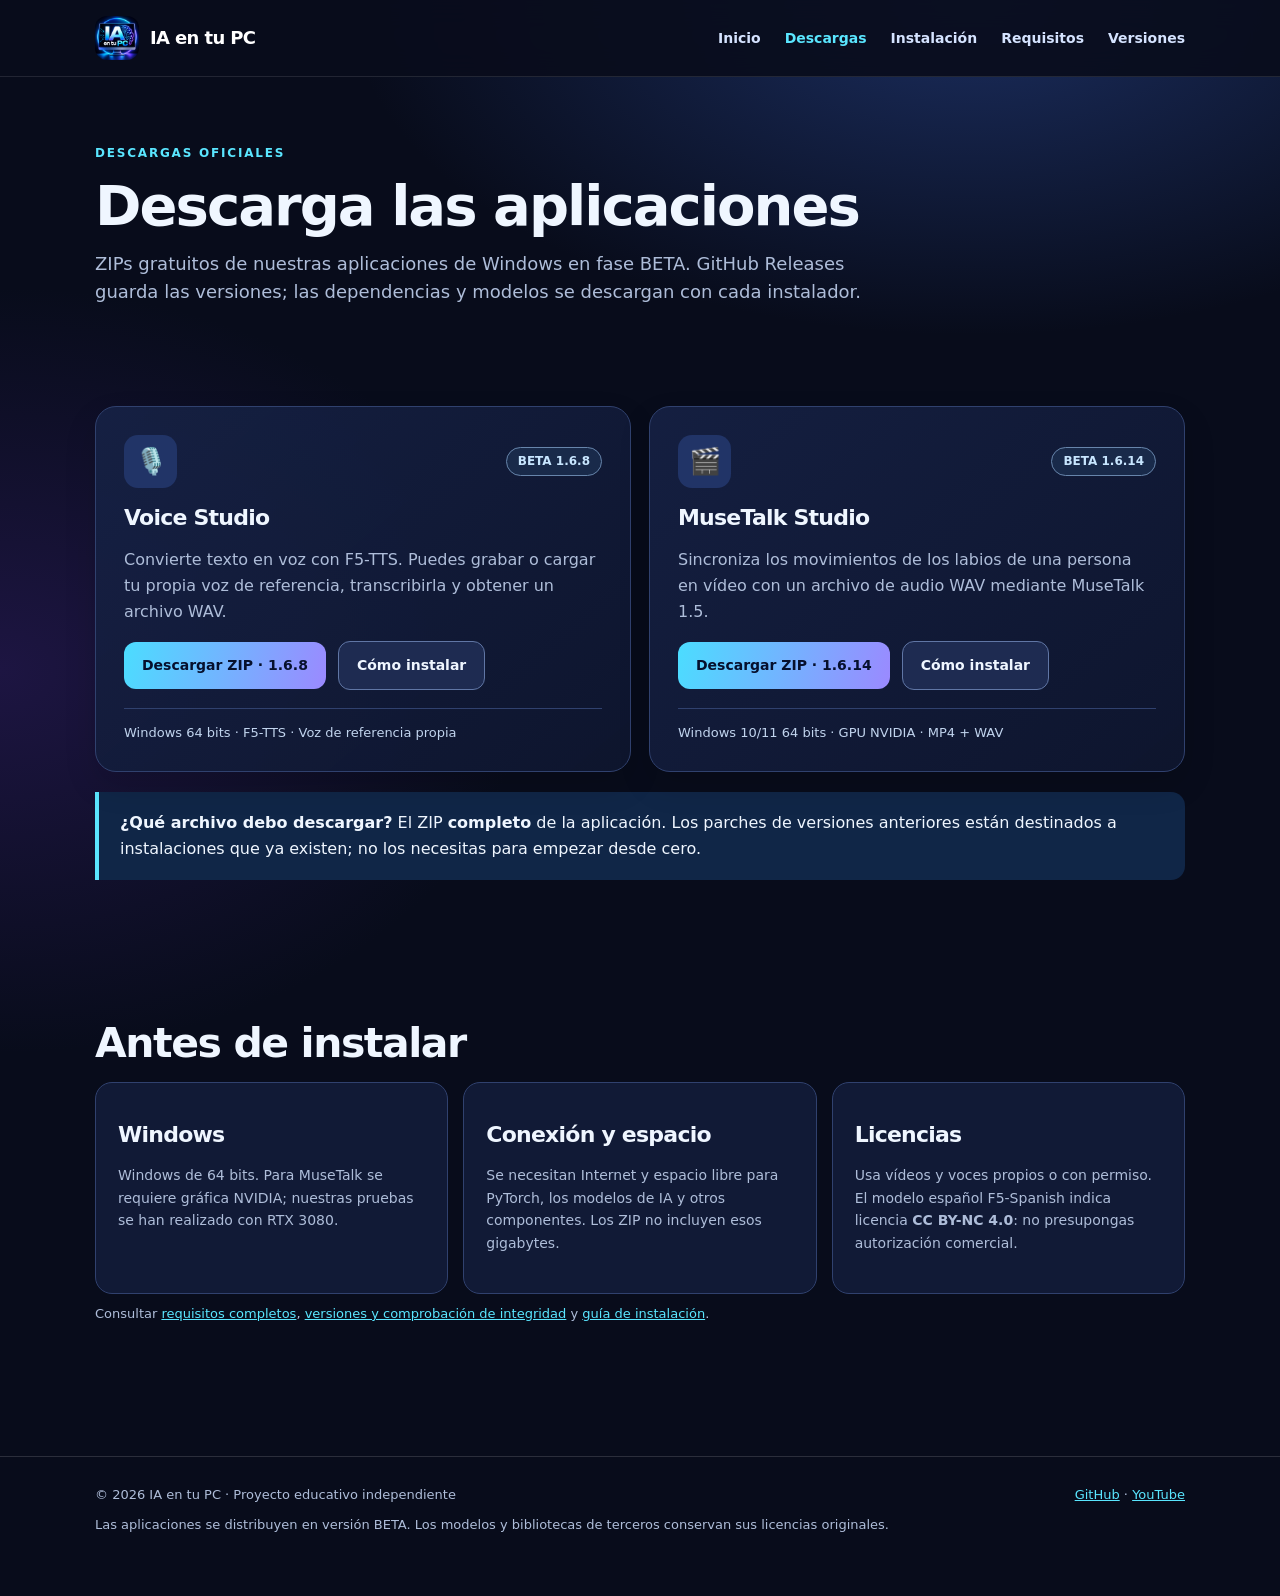
==== descargas.html @ 10c9ae4a "Add files via upload" ====
<!doctype html>
<html lang="es"><head><meta charset="utf-8"><meta name="viewport" content="width=device-width,initial-scale=1"><meta name="theme-color" content="#080c1b"><meta name="description" content="Descarga Voice Studio v1.6.8 y MuseTalk Studio v1.6.14 BETA desde GitHub Releases."><title>Descargas | IA en tu PC</title><link rel="icon" href="logo.png" type="image/png"><link rel="stylesheet" href="styles.css"></head>
<body><a href="#contenido" class="skip">Saltar al contenido</a><header class="topbar"><nav class="wrap nav" aria-label="Navegación principal"><a class="brand" href="index.html"><img src="logo.png" alt="Logo IA en tu PC"><span>IA en tu PC</span></a><div class="links"><a href="index.html">Inicio</a><a href="descargas.html" aria-current="page">Descargas</a><a href="instalacion-completa.html">Instalación</a><a href="requisitos.html">Requisitos</a><a href="versiones.html">Versiones</a></div></nav></header>
<main id="contenido">
<div class="wrap pagehead"><div class="eyebrow">Descargas oficiales</div><h1>Descarga las aplicaciones</h1><p class="lead">ZIPs gratuitos de nuestras aplicaciones de Windows en fase BETA. GitHub Releases guarda las versiones; las dependencias y modelos se descargan con cada instalador.</p></div>
<section class="wrap"><div class="cards"><article class="panel"><div class="panel-head"><span class="emblem" aria-hidden="true">🎙️</span><span class="tag">BETA 1.6.8</span></div><h3>Voice Studio</h3><p>Convierte texto en voz con F5-TTS. Puedes grabar o cargar tu propia voz de referencia, transcribirla y obtener un archivo WAV.</p><div class="btns"><a class="btn" href="https://github.com/dsataciertocom/IA-en-tu-PC/releases/download/voice-studio-v1.6.8/IA_en_tu_PC_Voice_Studio_v1_6_8_PRUEBA_FINAL.zip" download>Descargar ZIP · 1.6.8</a><a class="btn alt" href="instalacion-completa.html#voice">Cómo instalar</a></div><div class="meta">Windows 64 bits · F5-TTS · Voz de referencia propia</div></article><article class="panel"><div class="panel-head"><span class="emblem" aria-hidden="true">🎬</span><span class="tag">BETA 1.6.14</span></div><h3>MuseTalk Studio</h3><p>Sincroniza los movimientos de los labios de una persona en vídeo con un archivo de audio WAV mediante MuseTalk 1.5.</p><div class="btns"><a class="btn" href="https://github.com/dsataciertocom/IA-en-tu-PC/releases/download/musetalk-studio-v1.6.14/MuseTalk_Studio_v1.6.14_COMPLETO_BETA.zip" download>Descargar ZIP · 1.6.14</a><a class="btn alt" href="instalacion-completa.html#musetalk">Cómo instalar</a></div><div class="meta">Windows 10/11 64 bits · GPU NVIDIA · MP4 + WAV</div></article></div><div class="callout"><strong>¿Qué archivo debo descargar?</strong> El ZIP <strong>completo</strong> de la aplicación. Los parches de versiones anteriores están destinados a instalaciones que ya existen; no los necesitas para empezar desde cero.</div></section>
<section class="wrap"><h2>Antes de instalar</h2><div class="grid3"><div class="quick"><h3>Windows</h3><p>Windows de 64 bits. Para MuseTalk se requiere gráfica NVIDIA; nuestras pruebas se han realizado con RTX 3080.</p></div><div class="quick"><h3>Conexión y espacio</h3><p>Se necesitan Internet y espacio libre para PyTorch, los modelos de IA y otros componentes. Los ZIP no incluyen esos gigabytes.</p></div><div class="quick"><h3>Licencias</h3><p>Usa vídeos y voces propios o con permiso. El modelo español F5-Spanish indica licencia <strong>CC BY-NC 4.0</strong>: no presupongas autorización comercial.</p></div></div><p class="small-note">Consultar <a href="requisitos.html">requisitos completos</a>, <a href="versiones.html">versiones y comprobación de integridad</a> y <a href="instalacion-completa.html">guía de instalación</a>.</p></section>
</main><footer><div class="wrap foot"><span>© 2026 IA en tu PC · Proyecto educativo independiente</span><span><a href="https://github.com/dsataciertocom/IA-en-tu-PC" target="_blank" rel="noopener noreferrer">GitHub</a> · <a href="https://www.youtube.com/@IAentuPC-o1t" target="_blank" rel="noopener noreferrer">YouTube</a></span></div><div class="wrap"><p>Las aplicaciones se distribuyen en versión BETA. Los modelos y bibliotecas de terceros conservan sus licencias originales.</p></div></footer></body></html>
---- styles.css ----
:root{color-scheme:dark;--bg:#080c1b;--bg2:#0e1530;--surface:#111a38;--surface2:#141f40;--line:#30416e;--ink:#eff6ff;--muted:#aebdd9;--cyan:#5ae6ff;--blue:#74a7ff;--violet:#b48dff;--amber:#ffd495;--ok:#8de7bd}
*,*::before,*::after{box-sizing:border-box}html{scroll-behavior:smooth}body{margin:0;font:16px/1.6 system-ui,-apple-system,'Segoe UI',Arial,sans-serif;color:var(--ink);background:radial-gradient(ellipse 65% 28% at 76% 0%,#223a78bb 0,transparent 75%),radial-gradient(ellipse 55% 32% at 0% 42%,#291a58a3 0,transparent 75%),var(--bg)}
a{color:var(--cyan)}a:focus-visible,button:focus-visible{outline:3px solid var(--cyan);outline-offset:3px}img{max-width:100%}.wrap{width:min(1090px,calc(100% - 36px));margin-inline:auto}.skip{position:absolute;left:-100vw;top:8px;background:white;color:#111;padding:8px}.skip:focus{left:12px;z-index:40}
.topbar{position:sticky;top:0;z-index:20;border-bottom:1px solid #ffffff1b;background:#090d1ce8;backdrop-filter:blur(14px)}.nav{display:flex;align-items:center;justify-content:space-between;gap:20px;min-height:76px}.brand{display:flex;align-items:center;gap:11px;text-decoration:none;color:white;font-weight:850;letter-spacing:-.035em;font-size:18px;white-space:nowrap}.brand img{width:44px;height:44px;border-radius:12px}.links{display:flex;align-items:center;flex-wrap:wrap;gap:clamp(10px,2vw,24px)}.links a{text-decoration:none;color:#d5e3ff;font-size:14px;font-weight:600}.links a[aria-current=page],.links a:hover{color:var(--cyan)}
.hero{display:grid;grid-template-columns:1.4fr .7fr;align-items:center;gap:38px;padding:86px 0 70px}.eyebrow{color:var(--cyan);font-size:12px;font-weight:800;letter-spacing:.15em;text-transform:uppercase}.hero h1{font-size:clamp(38px,5.9vw,67px);line-height:1.08;letter-spacing:-.055em;margin:15px 0 18px}.shine{background:linear-gradient(100deg,var(--cyan),#72abff,var(--violet));-webkit-background-clip:text;background-clip:text;color:transparent}.lead{color:var(--muted);font-size:18px;max-width:700px}.intro{color:var(--muted);max-width:820px}.hero-art{border:1px solid #536ab050;box-shadow:0 22px 60px #0006;border-radius:28px;padding:26px;background:linear-gradient(140deg,#243e7c,#23194c)}.hero-art img{display:block;margin:auto;border-radius:22px}.small-note{font-size:13px;color:var(--muted)}
section{padding:54px 0}h1,h2,h3{letter-spacing:-.035em}h2{font-size:clamp(29px,3.4vw,41px);line-height:1.16;margin:12px 0 15px}h3{font-size:22px;margin:12px 0}h4{margin:0 0 8px}p{margin:10px 0 17px}.btns,.inline{display:flex;gap:12px;flex-wrap:wrap;align-items:center}.btn{display:inline-flex;align-items:center;justify-content:center;gap:7px;text-decoration:none;font-weight:800;font-size:14px;border-radius:12px;padding:12px 18px;background:linear-gradient(105deg,#4bddff,#9b89ff);color:#06102d;border:0;min-height:44px}.btn:hover{filter:brightness(1.09)}.btn.alt{color:#eff6ff;background:#1e2b51;border:1px solid #6076a5}.btn.ghost{color:#e4eeff;background:transparent;border:1px solid #53668c}.cards{display:grid;grid-template-columns:repeat(2,minmax(0,1fr));gap:18px}.panel{border:1px solid var(--line);background:linear-gradient(140deg,#162246e0,#0e162fe8);border-radius:21px;padding:28px;box-shadow:0 14px 32px #0002}.panel p{color:var(--muted)}.panel p strong{color:var(--ink)}.panel-head{display:flex;gap:13px;align-items:center;justify-content:space-between}.emblem{font-size:26px;background:#213467;width:53px;height:53px;border-radius:14px;display:grid;place-items:center}.tag{font-size:12px;font-weight:750;border:1px solid #6785ab;background:#192a4a;color:#c8e6ff;padding:4px 11px;border-radius:999px}.meta{font-size:13px;color:#c1d4ee;border-top:1px solid #30416e;padding-top:14px;margin-top:18px}.kicker{color:#cad8ee;font-size:13px}.grid3{display:grid;grid-template-columns:repeat(3,minmax(0,1fr));gap:15px}.quick{padding:22px;border:1px solid var(--line);background:#111a36;border-radius:17px}.quick p{font-size:14px;color:var(--muted)}.callout{border-left:4px solid var(--cyan);background:#102647;padding:18px 21px;margin:20px 0;border-radius:0 14px 14px 0}.callout.warn{border-color:var(--amber);background:#43332165}.callout.green{border-color:var(--ok);background:#1b3e3865}.callout p:last-child{margin-bottom:0}.pagehead{padding:67px 0 28px}.pagehead h1{font-size:clamp(36px,5vw,56px);line-height:1.08;max-width:850px;margin:13px 0}.pagehead p{max-width:780px}.stack{display:grid;gap:18px}.steps{padding-left:25px}.steps li{padding-left:4px;margin:12px 0}.steps code,code{background:#0a1230;border:1px solid #354c7a;padding:1px 5px;border-radius:5px;color:#b7edff;font: .92em Consolas,monospace;overflow-wrap:anywhere}.table-scroll{overflow:auto}.spec{border-collapse:collapse;width:100%;min-width:500px}.spec th,.spec td{border-bottom:1px solid var(--line);padding:14px 12px;text-align:left;vertical-align:top}.spec th{color:#daeeff}.muted{color:var(--muted)}.tiny{font-size:13px}.mono{font:12px/1.6 Consolas,monospace;overflow-wrap:anywhere;color:#bbd9ff}details{border:1px solid var(--line);background:#111c39;border-radius:13px;padding:13px 18px;margin:12px 0}summary{cursor:pointer;font-weight:800}footer{border-top:1px solid #ffffff24;margin-top:60px;padding:28px 0 43px;color:var(--muted);font-size:13px}.foot{display:flex;justify-content:space-between;gap:18px;flex-wrap:wrap}
@media(max-width:800px){.hero{grid-template-columns:1fr;padding:55px 0 45px}.hero-art{max-width:340px}.grid3{grid-template-columns:1fr}.nav{align-items:start;flex-direction:column;gap:0;padding:12px 0}.links{padding:8px 0}.links a{font-size:13px}section{padding:37px 0}}
@media(max-width:620px){.cards{grid-template-columns:1fr}.panel{padding:21px}.hero h1{font-size:41px}.pagehead{padding:45px 0 20px}.links{gap:12px}.btn{width:100%}.btns{align-items:stretch}.inline .btn{width:auto}}
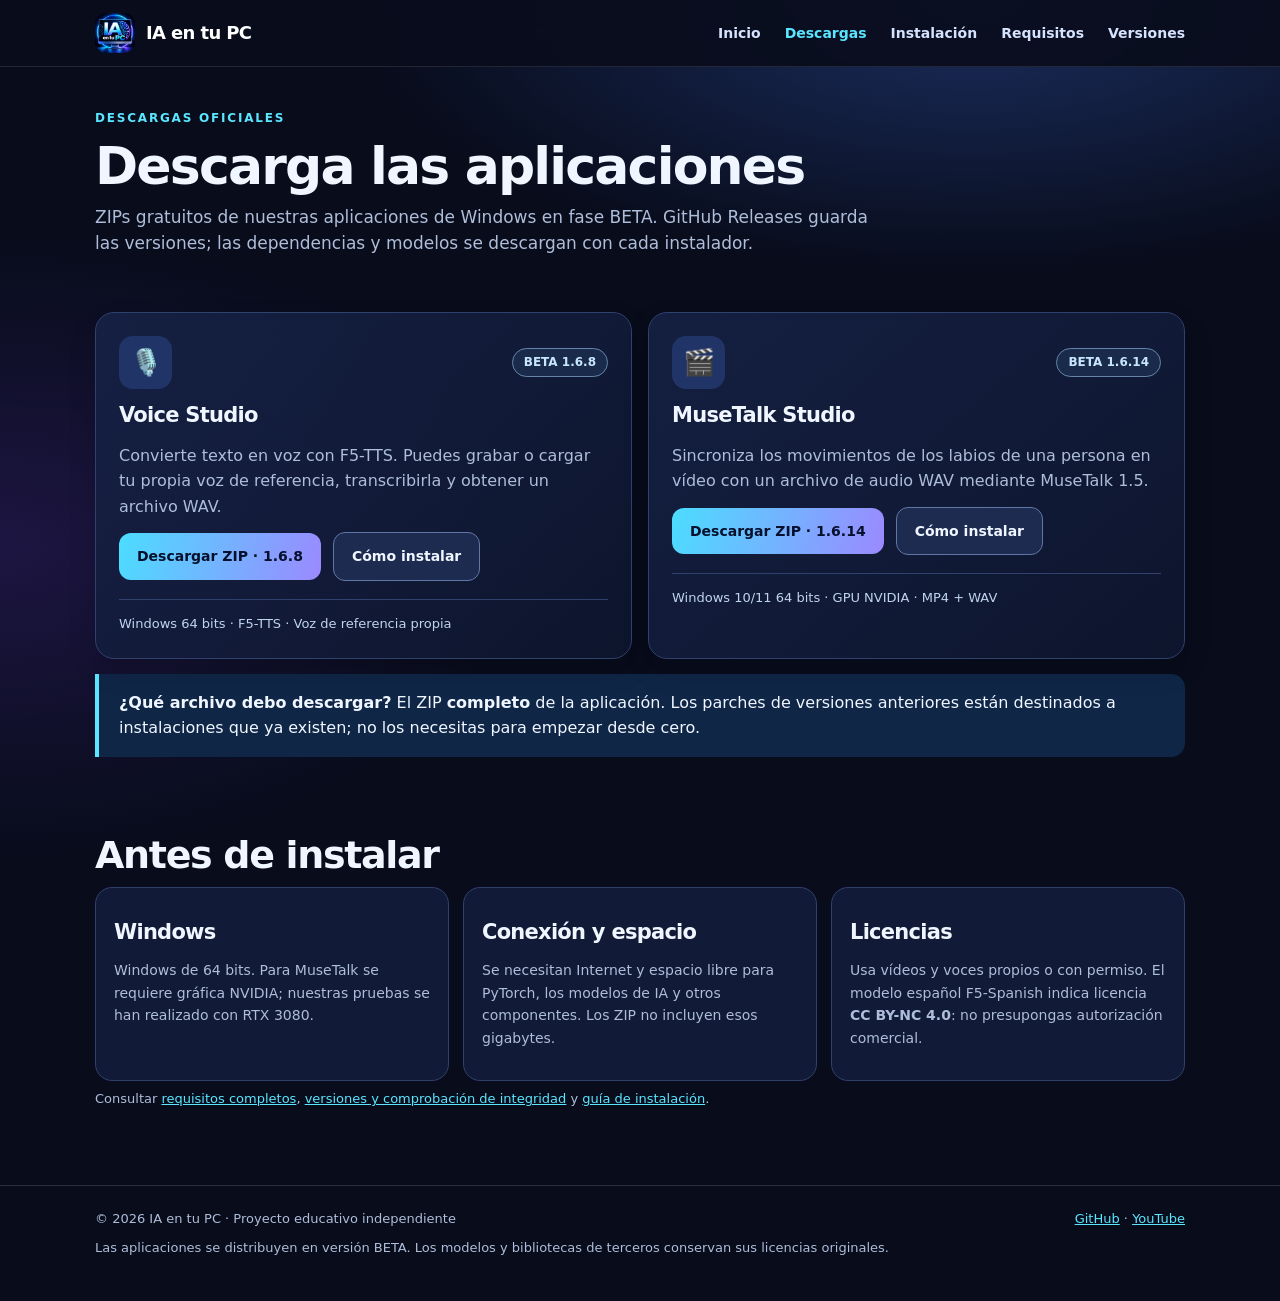
==== commit 2cf8f7fb: "Add files via upload" ====
--- a/descargas.html
+++ b/descargas.html
@@ -3,6 +3,6 @@
 <body><a href="#contenido" class="skip">Saltar al contenido</a><header class="topbar"><nav class="wrap nav" aria-label="Navegación principal"><a class="brand" href="index.html"><img src="logo.png" alt="Logo IA en tu PC"><span>IA en tu PC</span></a><div class="links"><a href="index.html">Inicio</a><a href="descargas.html" aria-current="page">Descargas</a><a href="instalacion-completa.html">Instalación</a><a href="requisitos.html">Requisitos</a><a href="versiones.html">Versiones</a></div></nav></header>
 <main id="contenido">
 <div class="wrap pagehead"><div class="eyebrow">Descargas oficiales</div><h1>Descarga las aplicaciones</h1><p class="lead">ZIPs gratuitos de nuestras aplicaciones de Windows en fase BETA. GitHub Releases guarda las versiones; las dependencias y modelos se descargan con cada instalador.</p></div>
-<section class="wrap"><div class="cards"><article class="panel"><div class="panel-head"><span class="emblem" aria-hidden="true">🎙️</span><span class="tag">BETA 1.6.8</span></div><h3>Voice Studio</h3><p>Convierte texto en voz con F5-TTS. Puedes grabar o cargar tu propia voz de referencia, transcribirla y obtener un archivo WAV.</p><div class="btns"><a class="btn" href="https://github.com/dsataciertocom/IA-en-tu-PC/releases/download/voice-studio-v1.6.8/IA_en_tu_PC_Voice_Studio_v1_6_8_PRUEBA_FINAL.zip" download>Descargar ZIP · 1.6.8</a><a class="btn alt" href="instalacion-completa.html#voice">Cómo instalar</a></div><div class="meta">Windows 64 bits · F5-TTS · Voz de referencia propia</div></article><article class="panel"><div class="panel-head"><span class="emblem" aria-hidden="true">🎬</span><span class="tag">BETA 1.6.14</span></div><h3>MuseTalk Studio</h3><p>Sincroniza los movimientos de los labios de una persona en vídeo con un archivo de audio WAV mediante MuseTalk 1.5.</p><div class="btns"><a class="btn" href="https://github.com/dsataciertocom/IA-en-tu-PC/releases/download/musetalk-studio-v1.6.14/MuseTalk_Studio_v1.6.14_COMPLETO_BETA.zip" download>Descargar ZIP · 1.6.14</a><a class="btn alt" href="instalacion-completa.html#musetalk">Cómo instalar</a></div><div class="meta">Windows 10/11 64 bits · GPU NVIDIA · MP4 + WAV</div></article></div><div class="callout"><strong>¿Qué archivo debo descargar?</strong> El ZIP <strong>completo</strong> de la aplicación. Los parches de versiones anteriores están destinados a instalaciones que ya existen; no los necesitas para empezar desde cero.</div></section>
+<section class="wrap"><div class="cards"><article class="panel"><div class="panel-head"><span class="emblem" aria-hidden="true">🎙️</span><span class="tag">BETA 1.6.8</span></div><h3>Voice Studio</h3><p>Convierte texto en voz con F5-TTS. Puedes grabar o cargar tu propia voz de referencia, transcribirla y obtener un archivo WAV.</p><div class="btns"><a class="btn" href="https://github.com/dr4kull/IA-en-tu-PC/releases/download/voice-studio-v1.6.8/IA_en_tu_PC_Voice_Studio_v1_6_8_Beta.zip" download>Descargar ZIP · 1.6.8</a><a class="btn alt" href="instalacion-completa.html#voice">Cómo instalar</a></div><div class="meta">Windows 64 bits · F5-TTS · Voz de referencia propia</div></article><article class="panel"><div class="panel-head"><span class="emblem" aria-hidden="true">🎬</span><span class="tag">BETA 1.6.14</span></div><h3>MuseTalk Studio</h3><p>Sincroniza los movimientos de los labios de una persona en vídeo con un archivo de audio WAV mediante MuseTalk 1.5.</p><div class="btns"><a class="btn" href="https://github.com/dr4kull/IA-en-tu-PC/releases/download/musetalk-studio-v1.6.14/MuseTalk_Studio_v1.6.14_COMPLETO_BETA.zip" download>Descargar ZIP · 1.6.14</a><a class="btn alt" href="instalacion-completa.html#musetalk">Cómo instalar</a></div><div class="meta">Windows 10/11 64 bits · GPU NVIDIA · MP4 + WAV</div></article></div><div class="callout"><strong>¿Qué archivo debo descargar?</strong> El ZIP <strong>completo</strong> de la aplicación. Los parches de versiones anteriores están destinados a instalaciones que ya existen; no los necesitas para empezar desde cero.</div></section>
 <section class="wrap"><h2>Antes de instalar</h2><div class="grid3"><div class="quick"><h3>Windows</h3><p>Windows de 64 bits. Para MuseTalk se requiere gráfica NVIDIA; nuestras pruebas se han realizado con RTX 3080.</p></div><div class="quick"><h3>Conexión y espacio</h3><p>Se necesitan Internet y espacio libre para PyTorch, los modelos de IA y otros componentes. Los ZIP no incluyen esos gigabytes.</p></div><div class="quick"><h3>Licencias</h3><p>Usa vídeos y voces propios o con permiso. El modelo español F5-Spanish indica licencia <strong>CC BY-NC 4.0</strong>: no presupongas autorización comercial.</p></div></div><p class="small-note">Consultar <a href="requisitos.html">requisitos completos</a>, <a href="versiones.html">versiones y comprobación de integridad</a> y <a href="instalacion-completa.html">guía de instalación</a>.</p></section>
-</main><footer><div class="wrap foot"><span>© 2026 IA en tu PC · Proyecto educativo independiente</span><span><a href="https://github.com/dsataciertocom/IA-en-tu-PC" target="_blank" rel="noopener noreferrer">GitHub</a> · <a href="https://www.youtube.com/@IAentuPC-o1t" target="_blank" rel="noopener noreferrer">YouTube</a></span></div><div class="wrap"><p>Las aplicaciones se distribuyen en versión BETA. Los modelos y bibliotecas de terceros conservan sus licencias originales.</p></div></footer></body></html>+</main><footer><div class="wrap foot"><span>© 2026 IA en tu PC · Proyecto educativo independiente</span><span><a href="https://github.com/dr4kull/IA-en-tu-PC" target="_blank" rel="noopener noreferrer">GitHub</a> · <a href="https://www.youtube.com/@IAentuPC-o1t" target="_blank" rel="noopener noreferrer">YouTube</a></span></div><div class="wrap"><p>Las aplicaciones se distribuyen en versión BETA. Los modelos y bibliotecas de terceros conservan sus licencias originales.</p></div></footer></body></html>
--- a/styles.css
+++ b/styles.css
@@ -2,8 +2,8 @@
 :root{color-scheme:dark;--bg:#080c1b;--bg2:#0e1530;--surface:#111a38;--surface2:#141f40;--line:#30416e;--ink:#eff6ff;--muted:#aebdd9;--cyan:#5ae6ff;--blue:#74a7ff;--violet:#b48dff;--amber:#ffd495;--ok:#8de7bd}
 *,*::before,*::after{box-sizing:border-box}html{scroll-behavior:smooth}body{margin:0;font:16px/1.6 system-ui,-apple-system,'Segoe UI',Arial,sans-serif;color:var(--ink);background:radial-gradient(ellipse 65% 28% at 76% 0%,#223a78bb 0,transparent 75%),radial-gradient(ellipse 55% 32% at 0% 42%,#291a58a3 0,transparent 75%),var(--bg)}
 a{color:var(--cyan)}a:focus-visible,button:focus-visible{outline:3px solid var(--cyan);outline-offset:3px}img{max-width:100%}.wrap{width:min(1090px,calc(100% - 36px));margin-inline:auto}.skip{position:absolute;left:-100vw;top:8px;background:white;color:#111;padding:8px}.skip:focus{left:12px;z-index:40}
-.topbar{position:sticky;top:0;z-index:20;border-bottom:1px solid #ffffff1b;background:#090d1ce8;backdrop-filter:blur(14px)}.nav{display:flex;align-items:center;justify-content:space-between;gap:20px;min-height:76px}.brand{display:flex;align-items:center;gap:11px;text-decoration:none;color:white;font-weight:850;letter-spacing:-.035em;font-size:18px;white-space:nowrap}.brand img{width:44px;height:44px;border-radius:12px}.links{display:flex;align-items:center;flex-wrap:wrap;gap:clamp(10px,2vw,24px)}.links a{text-decoration:none;color:#d5e3ff;font-size:14px;font-weight:600}.links a[aria-current=page],.links a:hover{color:var(--cyan)}
-.hero{display:grid;grid-template-columns:1.4fr .7fr;align-items:center;gap:38px;padding:86px 0 70px}.eyebrow{color:var(--cyan);font-size:12px;font-weight:800;letter-spacing:.15em;text-transform:uppercase}.hero h1{font-size:clamp(38px,5.9vw,67px);line-height:1.08;letter-spacing:-.055em;margin:15px 0 18px}.shine{background:linear-gradient(100deg,var(--cyan),#72abff,var(--violet));-webkit-background-clip:text;background-clip:text;color:transparent}.lead{color:var(--muted);font-size:18px;max-width:700px}.intro{color:var(--muted);max-width:820px}.hero-art{border:1px solid #536ab050;box-shadow:0 22px 60px #0006;border-radius:28px;padding:26px;background:linear-gradient(140deg,#243e7c,#23194c)}.hero-art img{display:block;margin:auto;border-radius:22px}.small-note{font-size:13px;color:var(--muted)}
-section{padding:54px 0}h1,h2,h3{letter-spacing:-.035em}h2{font-size:clamp(29px,3.4vw,41px);line-height:1.16;margin:12px 0 15px}h3{font-size:22px;margin:12px 0}h4{margin:0 0 8px}p{margin:10px 0 17px}.btns,.inline{display:flex;gap:12px;flex-wrap:wrap;align-items:center}.btn{display:inline-flex;align-items:center;justify-content:center;gap:7px;text-decoration:none;font-weight:800;font-size:14px;border-radius:12px;padding:12px 18px;background:linear-gradient(105deg,#4bddff,#9b89ff);color:#06102d;border:0;min-height:44px}.btn:hover{filter:brightness(1.09)}.btn.alt{color:#eff6ff;background:#1e2b51;border:1px solid #6076a5}.btn.ghost{color:#e4eeff;background:transparent;border:1px solid #53668c}.cards{display:grid;grid-template-columns:repeat(2,minmax(0,1fr));gap:18px}.panel{border:1px solid var(--line);background:linear-gradient(140deg,#162246e0,#0e162fe8);border-radius:21px;padding:28px;box-shadow:0 14px 32px #0002}.panel p{color:var(--muted)}.panel p strong{color:var(--ink)}.panel-head{display:flex;gap:13px;align-items:center;justify-content:space-between}.emblem{font-size:26px;background:#213467;width:53px;height:53px;border-radius:14px;display:grid;place-items:center}.tag{font-size:12px;font-weight:750;border:1px solid #6785ab;background:#192a4a;color:#c8e6ff;padding:4px 11px;border-radius:999px}.meta{font-size:13px;color:#c1d4ee;border-top:1px solid #30416e;padding-top:14px;margin-top:18px}.kicker{color:#cad8ee;font-size:13px}.grid3{display:grid;grid-template-columns:repeat(3,minmax(0,1fr));gap:15px}.quick{padding:22px;border:1px solid var(--line);background:#111a36;border-radius:17px}.quick p{font-size:14px;color:var(--muted)}.callout{border-left:4px solid var(--cyan);background:#102647;padding:18px 21px;margin:20px 0;border-radius:0 14px 14px 0}.callout.warn{border-color:var(--amber);background:#43332165}.callout.green{border-color:var(--ok);background:#1b3e3865}.callout p:last-child{margin-bottom:0}.pagehead{padding:67px 0 28px}.pagehead h1{font-size:clamp(36px,5vw,56px);line-height:1.08;max-width:850px;margin:13px 0}.pagehead p{max-width:780px}.stack{display:grid;gap:18px}.steps{padding-left:25px}.steps li{padding-left:4px;margin:12px 0}.steps code,code{background:#0a1230;border:1px solid #354c7a;padding:1px 5px;border-radius:5px;color:#b7edff;font: .92em Consolas,monospace;overflow-wrap:anywhere}.table-scroll{overflow:auto}.spec{border-collapse:collapse;width:100%;min-width:500px}.spec th,.spec td{border-bottom:1px solid var(--line);padding:14px 12px;text-align:left;vertical-align:top}.spec th{color:#daeeff}.muted{color:var(--muted)}.tiny{font-size:13px}.mono{font:12px/1.6 Consolas,monospace;overflow-wrap:anywhere;color:#bbd9ff}details{border:1px solid var(--line);background:#111c39;border-radius:13px;padding:13px 18px;margin:12px 0}summary{cursor:pointer;font-weight:800}footer{border-top:1px solid #ffffff24;margin-top:60px;padding:28px 0 43px;color:var(--muted);font-size:13px}.foot{display:flex;justify-content:space-between;gap:18px;flex-wrap:wrap}
-@media(max-width:800px){.hero{grid-template-columns:1fr;padding:55px 0 45px}.hero-art{max-width:340px}.grid3{grid-template-columns:1fr}.nav{align-items:start;flex-direction:column;gap:0;padding:12px 0}.links{padding:8px 0}.links a{font-size:13px}section{padding:37px 0}}
-@media(max-width:620px){.cards{grid-template-columns:1fr}.panel{padding:21px}.hero h1{font-size:41px}.pagehead{padding:45px 0 20px}.links{gap:12px}.btn{width:100%}.btns{align-items:stretch}.inline .btn{width:auto}}
+.topbar{position:sticky;top:0;z-index:20;border-bottom:1px solid #ffffff1b;background:#090d1ce8;backdrop-filter:blur(14px)}.nav{display:flex;align-items:center;justify-content:space-between;gap:20px;min-height:66px}.brand{display:flex;align-items:center;gap:11px;text-decoration:none;color:white;font-weight:850;letter-spacing:-.035em;font-size:18px;white-space:nowrap}.brand img{width:40px;height:40px;border-radius:11px}.links{display:flex;align-items:center;flex-wrap:wrap;gap:clamp(10px,2vw,24px)}.links a{text-decoration:none;color:#d5e3ff;font-size:14px;font-weight:600}.links a[aria-current=page],.links a:hover{color:var(--cyan)}
+.hero{display:grid;grid-template-columns:1.4fr .7fr;align-items:center;gap:28px;padding:38px 0 26px}.eyebrow{color:var(--cyan);font-size:12px;font-weight:800;letter-spacing:.15em;text-transform:uppercase}.hero h1{font-size:clamp(37px,5.2vw,60px);line-height:1.09;letter-spacing:-.052em;margin:10px 0 13px}.shine{background:linear-gradient(100deg,var(--cyan),#72abff,var(--violet));-webkit-background-clip:text;background-clip:text;color:transparent}.lead{color:var(--muted);font-size:17px;line-height:1.52;max-width:700px}.intro{color:var(--muted);max-width:820px}.hero-art{border:1px solid #536ab050;box-shadow:0 16px 42px #0005;border-radius:24px;padding:18px;max-width:330px;justify-self:end;background:linear-gradient(140deg,#243e7c,#23194c)}.hero-art img{display:block;margin:auto;border-radius:22px}.small-note{font-size:13px;color:var(--muted)}
+section{padding:27px 0}h1,h2,h3{letter-spacing:-.035em}h2{font-size:clamp(29px,3.1vw,38px);line-height:1.16;margin:7px 0 10px}h3{font-size:21px;margin:10px 0}h4{margin:0 0 8px}p{margin:8px 0 13px}.btns,.inline{display:flex;gap:12px;flex-wrap:wrap;align-items:center}.btn{display:inline-flex;align-items:center;justify-content:center;gap:7px;text-decoration:none;font-weight:800;font-size:14px;border-radius:12px;padding:12px 18px;background:linear-gradient(105deg,#4bddff,#9b89ff);color:#06102d;border:0;min-height:44px}.btn:hover{filter:brightness(1.09)}.btn.alt{color:#eff6ff;background:#1e2b51;border:1px solid #6076a5}.btn.ghost{color:#e4eeff;background:transparent;border:1px solid #53668c}.cards{display:grid;grid-template-columns:repeat(2,minmax(0,1fr));gap:16px}.panel{border:1px solid var(--line);background:linear-gradient(140deg,#162246e0,#0e162fe8);border-radius:19px;padding:23px;box-shadow:0 12px 28px #0002}.panel p{color:var(--muted)}.panel p strong{color:var(--ink)}.panel-head{display:flex;gap:13px;align-items:center;justify-content:space-between}.emblem{font-size:26px;background:#213467;width:53px;height:53px;border-radius:14px;display:grid;place-items:center}.tag{font-size:12px;font-weight:750;border:1px solid #6785ab;background:#192a4a;color:#c8e6ff;padding:4px 11px;border-radius:999px}.meta{font-size:13px;color:#c1d4ee;border-top:1px solid #30416e;padding-top:14px;margin-top:18px}.kicker{color:#cad8ee;font-size:13px}.grid3{display:grid;grid-template-columns:repeat(3,minmax(0,1fr));gap:14px}.quick{padding:18px;border:1px solid var(--line);background:#111a36;border-radius:17px}.quick p{font-size:14px;color:var(--muted)}.callout{border-left:4px solid var(--cyan);background:#102647;padding:16px 20px;margin:15px 0;border-radius:0 14px 14px 0}.callout.warn{border-color:var(--amber);background:#43332165}.callout.green{border-color:var(--ok);background:#1b3e3865}.callout p:last-child{margin-bottom:0}.pagehead{padding:42px 0 15px}.pagehead h1{font-size:clamp(35px,4.6vw,52px);line-height:1.1;max-width:850px;margin:10px 0}.pagehead p{max-width:780px}.stack{display:grid;gap:15px}.steps{padding-left:25px}.steps li{padding-left:4px;margin:9px 0}.steps code,code{background:#0a1230;border:1px solid #354c7a;padding:1px 5px;border-radius:5px;color:#b7edff;font: .92em Consolas,monospace;overflow-wrap:anywhere}.table-scroll{overflow:auto}.spec{border-collapse:collapse;width:100%;min-width:500px}.spec th,.spec td{border-bottom:1px solid var(--line);padding:14px 12px;text-align:left;vertical-align:top}.spec th{color:#daeeff}.muted{color:var(--muted)}.tiny{font-size:13px}.mono{font:12px/1.6 Consolas,monospace;overflow-wrap:anywhere;color:#bbd9ff}details{border:1px solid var(--line);background:#111c39;border-radius:13px;padding:13px 18px;margin:12px 0}summary{cursor:pointer;font-weight:800}footer{border-top:1px solid #ffffff24;margin-top:35px;padding:23px 0 30px;color:var(--muted);font-size:13px}.foot{display:flex;justify-content:space-between;gap:18px;flex-wrap:wrap}
+@media(max-width:800px){.hero{grid-template-columns:1fr;gap:20px;padding:32px 0 20px}.hero-art{max-width:260px;justify-self:center}.grid3{grid-template-columns:1fr}.nav{align-items:start;flex-direction:column;gap:0;padding:9px 0}.links{padding:6px 0}.links a{font-size:13px}section{padding:24px 0}}
+@media(max-width:620px){.cards{grid-template-columns:1fr}.panel{padding:19px}.hero h1{font-size:39px}.pagehead{padding:30px 0 12px}.links{gap:12px}.btn{width:100%}.btns{align-items:stretch}.inline .btn{width:auto}}
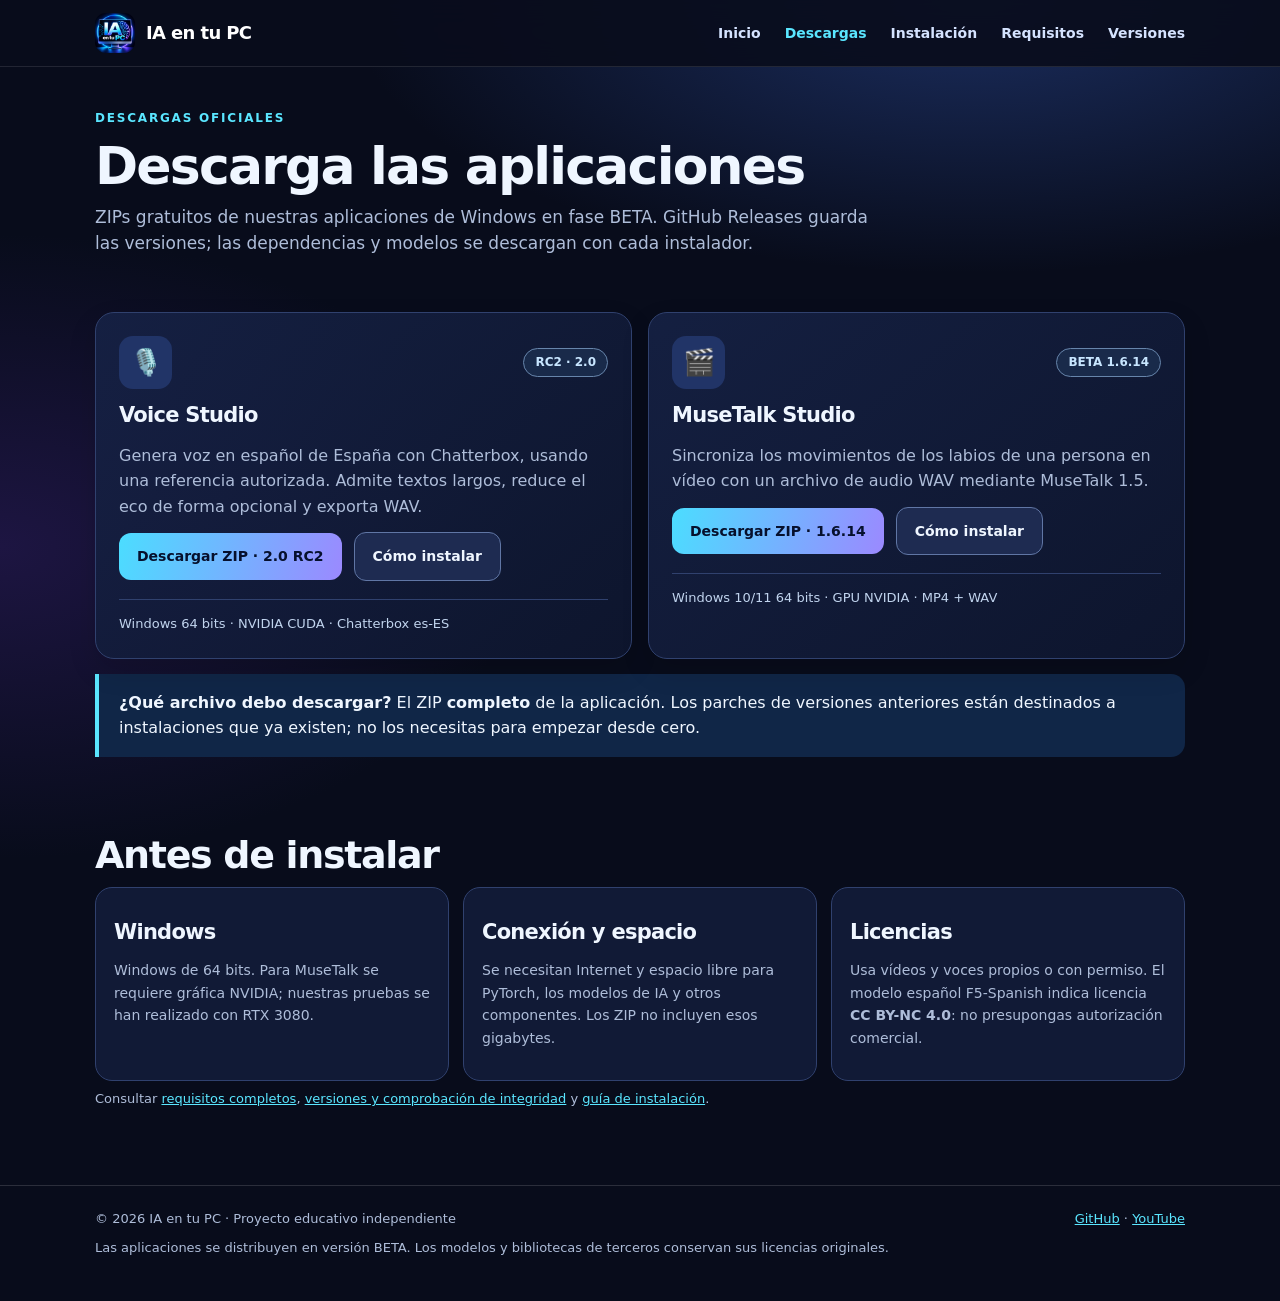
==== commit 6af1ef28: "Add files via upload" ====
--- a/descargas.html
+++ b/descargas.html
@@ -1,8 +1,9 @@
-<!doctype html>
-<html lang="es"><head><meta charset="utf-8"><meta name="viewport" content="width=device-width,initial-scale=1"><meta name="theme-color" content="#080c1b"><meta name="description" content="Descarga Voice Studio v1.6.8 y MuseTalk Studio v1.6.14 BETA desde GitHub Releases."><title>Descargas | IA en tu PC</title><link rel="icon" href="logo.png" type="image/png"><link rel="stylesheet" href="styles.css"></head>
-<body><a href="#contenido" class="skip">Saltar al contenido</a><header class="topbar"><nav class="wrap nav" aria-label="Navegación principal"><a class="brand" href="index.html"><img src="logo.png" alt="Logo IA en tu PC"><span>IA en tu PC</span></a><div class="links"><a href="index.html">Inicio</a><a href="descargas.html" aria-current="page">Descargas</a><a href="instalacion-completa.html">Instalación</a><a href="requisitos.html">Requisitos</a><a href="versiones.html">Versiones</a></div></nav></header>
+<!DOCTYPE html>
+
+<html lang="es"><head><meta charset="utf-8"/><meta content="width=device-width,initial-scale=1" name="viewport"/><meta content="#080c1b" name="theme-color"/><meta content="Descarga Voice Studio v2.0 RC2 con Chatterbox español de España y MuseTalk Studio v1.6.14 BETA desde GitHub Releases." name="description"/><title>Descargas | IA en tu PC</title><link href="logo.png" rel="icon" type="image/png"/><link href="styles.css" rel="stylesheet"/></head>
+<body><a class="skip" href="#contenido">Saltar al contenido</a><header class="topbar"><nav aria-label="Navegación principal" class="wrap nav"><a class="brand" href="index.html"><img alt="Logo IA en tu PC" src="logo.png"/><span>IA en tu PC</span></a><div class="links"><a href="index.html">Inicio</a><a aria-current="page" href="descargas.html">Descargas</a><a href="instalacion-completa.html">Instalación</a><a href="requisitos.html">Requisitos</a><a href="versiones.html">Versiones</a></div></nav></header>
 <main id="contenido">
 <div class="wrap pagehead"><div class="eyebrow">Descargas oficiales</div><h1>Descarga las aplicaciones</h1><p class="lead">ZIPs gratuitos de nuestras aplicaciones de Windows en fase BETA. GitHub Releases guarda las versiones; las dependencias y modelos se descargan con cada instalador.</p></div>
-<section class="wrap"><div class="cards"><article class="panel"><div class="panel-head"><span class="emblem" aria-hidden="true">🎙️</span><span class="tag">BETA 1.6.8</span></div><h3>Voice Studio</h3><p>Convierte texto en voz con F5-TTS. Puedes grabar o cargar tu propia voz de referencia, transcribirla y obtener un archivo WAV.</p><div class="btns"><a class="btn" href="https://github.com/dr4kull/IA-en-tu-PC/releases/download/voice-studio-v1.6.8/IA_en_tu_PC_Voice_Studio_v1_6_8_Beta.zip" download>Descargar ZIP · 1.6.8</a><a class="btn alt" href="instalacion-completa.html#voice">Cómo instalar</a></div><div class="meta">Windows 64 bits · F5-TTS · Voz de referencia propia</div></article><article class="panel"><div class="panel-head"><span class="emblem" aria-hidden="true">🎬</span><span class="tag">BETA 1.6.14</span></div><h3>MuseTalk Studio</h3><p>Sincroniza los movimientos de los labios de una persona en vídeo con un archivo de audio WAV mediante MuseTalk 1.5.</p><div class="btns"><a class="btn" href="https://github.com/dr4kull/IA-en-tu-PC/releases/download/musetalk-studio-v1.6.14/MuseTalk_Studio_v1.6.14_COMPLETO_BETA.zip" download>Descargar ZIP · 1.6.14</a><a class="btn alt" href="instalacion-completa.html#musetalk">Cómo instalar</a></div><div class="meta">Windows 10/11 64 bits · GPU NVIDIA · MP4 + WAV</div></article></div><div class="callout"><strong>¿Qué archivo debo descargar?</strong> El ZIP <strong>completo</strong> de la aplicación. Los parches de versiones anteriores están destinados a instalaciones que ya existen; no los necesitas para empezar desde cero.</div></section>
+<section class="wrap"><div class="cards"><article class="panel"><div class="panel-head"><span aria-hidden="true" class="emblem">🎙️</span><span class="tag">RC2 · 2.0</span></div><h3>Voice Studio</h3><p>Genera voz en español de España con Chatterbox, usando una referencia autorizada. Admite textos largos, reduce el eco de forma opcional y exporta WAV.</p><div class="btns"><a class="btn" href="https://github.com/dr4kull/IA-en-tu-PC/releases/download/voice-studio-v2.0-rc2/IA_en_tu_PC_Voice_Studio_v2_0_RC2_ECO_Y_TEXTO_LARGO.zip">Descargar ZIP · 2.0 RC2</a><a class="btn alt" href="instalacion-completa.html#voice">Cómo instalar</a></div><div class="meta">Windows 64 bits · NVIDIA CUDA · Chatterbox es-ES</div></article><article class="panel"><div class="panel-head"><span aria-hidden="true" class="emblem">🎬</span><span class="tag">BETA 1.6.14</span></div><h3>MuseTalk Studio</h3><p>Sincroniza los movimientos de los labios de una persona en vídeo con un archivo de audio WAV mediante MuseTalk 1.5.</p><div class="btns"><a class="btn" download="" href="https://github.com/dr4kull/IA-en-tu-PC/releases/download/musetalk-studio-v1.6.14/MuseTalk_Studio_v1.6.14_COMPLETO_BETA.zip">Descargar ZIP · 1.6.14</a><a class="btn alt" href="instalacion-completa.html#musetalk">Cómo instalar</a></div><div class="meta">Windows 10/11 64 bits · GPU NVIDIA · MP4 + WAV</div></article></div><div class="callout"><strong>¿Qué archivo debo descargar?</strong> El ZIP <strong>completo</strong> de la aplicación. Los parches de versiones anteriores están destinados a instalaciones que ya existen; no los necesitas para empezar desde cero.</div></section>
 <section class="wrap"><h2>Antes de instalar</h2><div class="grid3"><div class="quick"><h3>Windows</h3><p>Windows de 64 bits. Para MuseTalk se requiere gráfica NVIDIA; nuestras pruebas se han realizado con RTX 3080.</p></div><div class="quick"><h3>Conexión y espacio</h3><p>Se necesitan Internet y espacio libre para PyTorch, los modelos de IA y otros componentes. Los ZIP no incluyen esos gigabytes.</p></div><div class="quick"><h3>Licencias</h3><p>Usa vídeos y voces propios o con permiso. El modelo español F5-Spanish indica licencia <strong>CC BY-NC 4.0</strong>: no presupongas autorización comercial.</p></div></div><p class="small-note">Consultar <a href="requisitos.html">requisitos completos</a>, <a href="versiones.html">versiones y comprobación de integridad</a> y <a href="instalacion-completa.html">guía de instalación</a>.</p></section>
-</main><footer><div class="wrap foot"><span>© 2026 IA en tu PC · Proyecto educativo independiente</span><span><a href="https://github.com/dr4kull/IA-en-tu-PC" target="_blank" rel="noopener noreferrer">GitHub</a> · <a href="https://www.youtube.com/@IAentuPC-o1t" target="_blank" rel="noopener noreferrer">YouTube</a></span></div><div class="wrap"><p>Las aplicaciones se distribuyen en versión BETA. Los modelos y bibliotecas de terceros conservan sus licencias originales.</p></div></footer></body></html>+</main><footer><div class="wrap foot"><span>© 2026 IA en tu PC · Proyecto educativo independiente</span><span><a href="https://github.com/dr4kull/IA-en-tu-PC" rel="noopener noreferrer" target="_blank">GitHub</a> · <a href="https://www.youtube.com/@IAentuPC-o1t" rel="noopener noreferrer" target="_blank">YouTube</a></span></div><div class="wrap"><p>Las aplicaciones se distribuyen en versión BETA. Los modelos y bibliotecas de terceros conservan sus licencias originales.</p></div></footer></body></html>
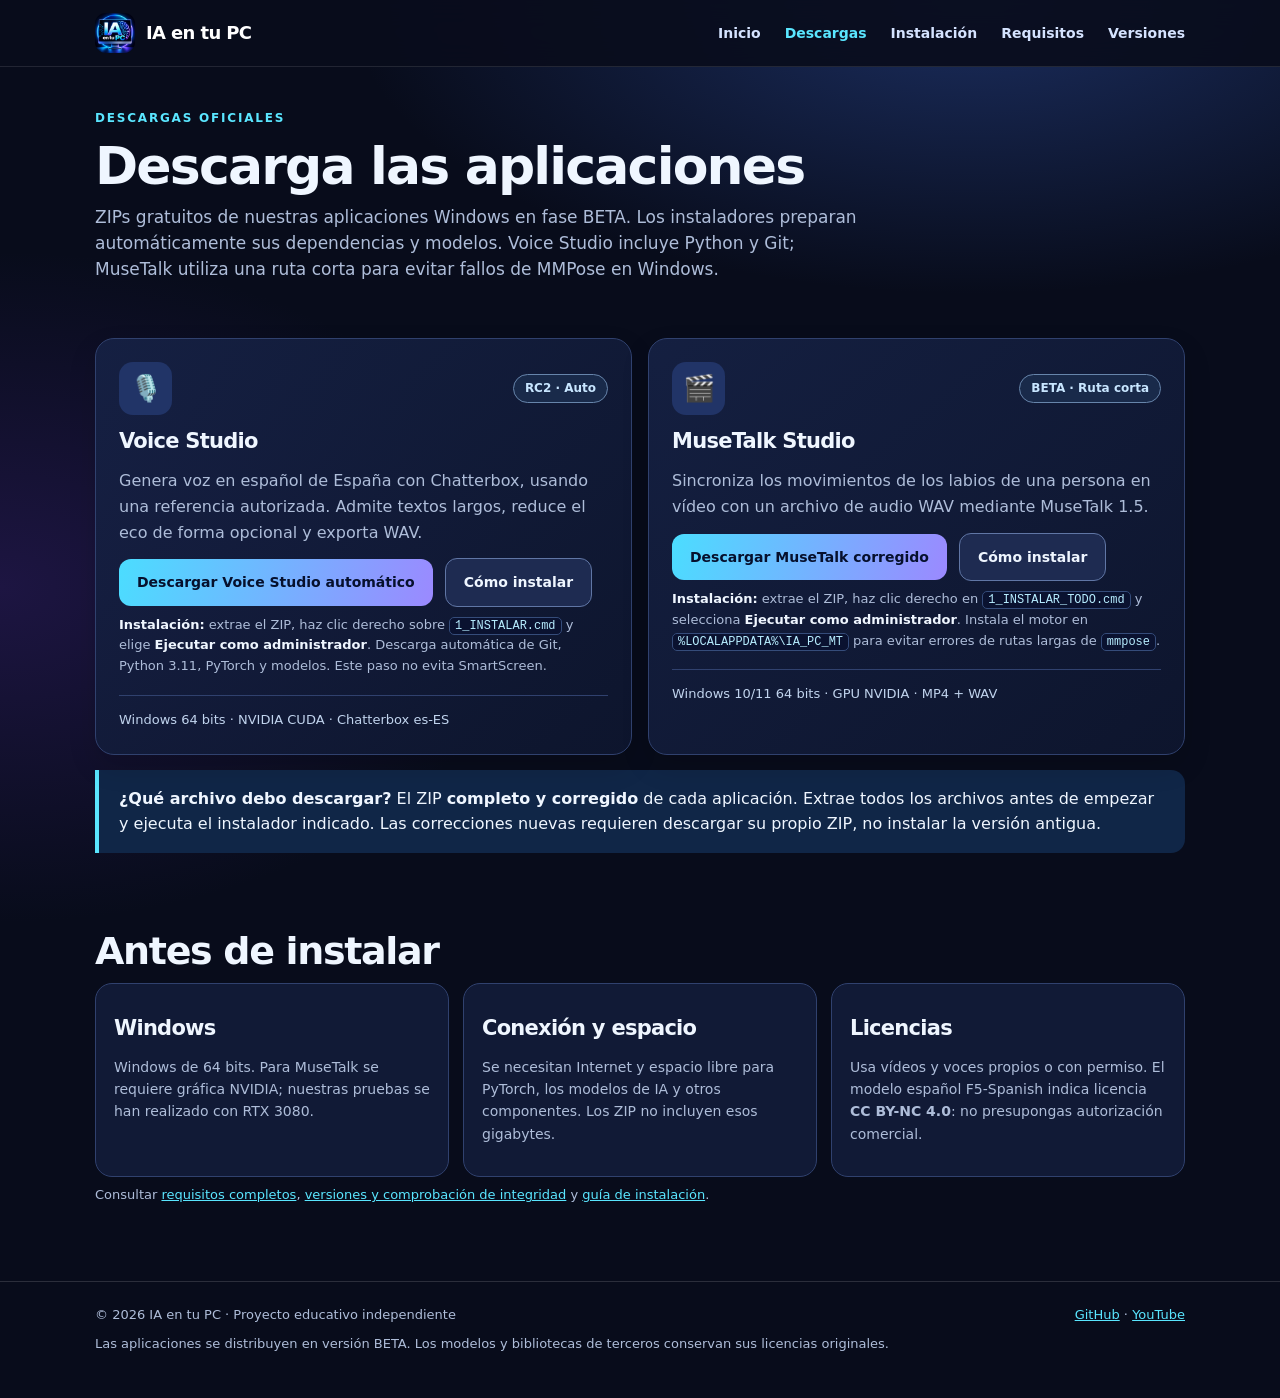
==== commit b584ac31: "Add files via upload" ====
--- a/descargas.html
+++ b/descargas.html
@@ -3,7 +3,7 @@
 <html lang="es"><head><meta charset="utf-8"/><meta content="width=device-width,initial-scale=1" name="viewport"/><meta content="#080c1b" name="theme-color"/><meta content="Descarga Voice Studio v2.0 RC2 con Chatterbox español de España y MuseTalk Studio v1.6.14 BETA desde GitHub Releases." name="description"/><title>Descargas | IA en tu PC</title><link href="logo.png" rel="icon" type="image/png"/><link href="styles.css" rel="stylesheet"/></head>
 <body><a class="skip" href="#contenido">Saltar al contenido</a><header class="topbar"><nav aria-label="Navegación principal" class="wrap nav"><a class="brand" href="index.html"><img alt="Logo IA en tu PC" src="logo.png"/><span>IA en tu PC</span></a><div class="links"><a href="index.html">Inicio</a><a aria-current="page" href="descargas.html">Descargas</a><a href="instalacion-completa.html">Instalación</a><a href="requisitos.html">Requisitos</a><a href="versiones.html">Versiones</a></div></nav></header>
 <main id="contenido">
-<div class="wrap pagehead"><div class="eyebrow">Descargas oficiales</div><h1>Descarga las aplicaciones</h1><p class="lead">ZIPs gratuitos de nuestras aplicaciones de Windows en fase BETA. GitHub Releases guarda las versiones; las dependencias y modelos se descargan con cada instalador.</p></div>
-<section class="wrap"><div class="cards"><article class="panel"><div class="panel-head"><span aria-hidden="true" class="emblem">🎙️</span><span class="tag">RC2 · 2.0</span></div><h3>Voice Studio</h3><p>Genera voz en español de España con Chatterbox, usando una referencia autorizada. Admite textos largos, reduce el eco de forma opcional y exporta WAV.</p><div class="btns"><a class="btn" href="https://github.com/dr4kull/IA-en-tu-PC/releases/download/voice-studio-v2.0-rc2/IA_en_tu_PC_Voice_Studio_v2_0_RC2_ECO_Y_TEXTO_LARGO.zip">Descargar ZIP · 2.0 RC2</a><a class="btn alt" href="instalacion-completa.html#voice">Cómo instalar</a></div><div class="meta">Windows 64 bits · NVIDIA CUDA · Chatterbox es-ES</div></article><article class="panel"><div class="panel-head"><span aria-hidden="true" class="emblem">🎬</span><span class="tag">BETA 1.6.14</span></div><h3>MuseTalk Studio</h3><p>Sincroniza los movimientos de los labios de una persona en vídeo con un archivo de audio WAV mediante MuseTalk 1.5.</p><div class="btns"><a class="btn" download="" href="https://github.com/dr4kull/IA-en-tu-PC/releases/download/musetalk-studio-v1.6.14/MuseTalk_Studio_v1.6.14_COMPLETO_BETA.zip">Descargar ZIP · 1.6.14</a><a class="btn alt" href="instalacion-completa.html#musetalk">Cómo instalar</a></div><div class="meta">Windows 10/11 64 bits · GPU NVIDIA · MP4 + WAV</div></article></div><div class="callout"><strong>¿Qué archivo debo descargar?</strong> El ZIP <strong>completo</strong> de la aplicación. Los parches de versiones anteriores están destinados a instalaciones que ya existen; no los necesitas para empezar desde cero.</div></section>
+<div class="wrap pagehead"><div class="eyebrow">Descargas oficiales</div><h1>Descarga las aplicaciones</h1><p class="lead">ZIPs gratuitos de nuestras aplicaciones Windows en fase BETA. Los instaladores preparan automáticamente sus dependencias y modelos. Voice Studio incluye Python y Git; MuseTalk utiliza una ruta corta para evitar fallos de MMPose en Windows.</p></div>
+<section class="wrap"><div class="cards"><article class="panel"><div class="panel-head"><span aria-hidden="true" class="emblem">🎙️</span><span class="tag">RC2 · Auto</span></div><h3>Voice Studio</h3><p>Genera voz en español de España con Chatterbox, usando una referencia autorizada. Admite textos largos, reduce el eco de forma opcional y exporta WAV.</p><div class="btns"><a class="btn" href="https://github.com/dr4kull/IA-en-tu-PC/releases/download/voice-studio-v2.0-rc2-auto-admin/Voice_Studio_RC2_AUTO_AVISO_ADMIN_PRUEBA.zip">Descargar Voice Studio automático</a><a class="btn alt" href="instalacion-completa.html#voice">Cómo instalar</a></div><p class="small-note"><strong>Instalación:</strong> extrae el ZIP, haz clic derecho sobre <code>1_INSTALAR.cmd</code> y elige <strong>Ejecutar como administrador</strong>. Descarga automática de Git, Python 3.11, PyTorch y modelos. Este paso no evita SmartScreen.</p><div class="meta">Windows 64 bits · NVIDIA CUDA · Chatterbox es-ES</div></article><article class="panel"><div class="panel-head"><span aria-hidden="true" class="emblem">🎬</span><span class="tag">BETA · Ruta corta</span></div><h3>MuseTalk Studio</h3><p>Sincroniza los movimientos de los labios de una persona en vídeo con un archivo de audio WAV mediante MuseTalk 1.5.</p><div class="btns"><a class="btn" download="" href="https://github.com/dr4kull/IA-en-tu-PC/releases/download/musetalk-studio-v1.6.14-ruta-corta/IA_en_tu_PC_MuseTalk_v1.6.14_RUTA_CORTA_ADMIN_BETA.zip">Descargar MuseTalk corregido</a><a class="btn alt" href="instalacion-completa.html#musetalk">Cómo instalar</a></div><p class="small-note"><strong>Instalación:</strong> extrae el ZIP, haz clic derecho en <code>1_INSTALAR_TODO.cmd</code> y selecciona <strong>Ejecutar como administrador</strong>. Instala el motor en <code>%LOCALAPPDATA%\IA_PC_MT</code> para evitar errores de rutas largas de <code>mmpose</code>.</p><div class="meta">Windows 10/11 64 bits · GPU NVIDIA · MP4 + WAV</div></article></div><div class="callout"><strong>¿Qué archivo debo descargar?</strong> El ZIP <strong>completo y corregido</strong> de cada aplicación. Extrae todos los archivos antes de empezar y ejecuta el instalador indicado. Las correcciones nuevas requieren descargar su propio ZIP, no instalar la versión antigua.</div></section>
 <section class="wrap"><h2>Antes de instalar</h2><div class="grid3"><div class="quick"><h3>Windows</h3><p>Windows de 64 bits. Para MuseTalk se requiere gráfica NVIDIA; nuestras pruebas se han realizado con RTX 3080.</p></div><div class="quick"><h3>Conexión y espacio</h3><p>Se necesitan Internet y espacio libre para PyTorch, los modelos de IA y otros componentes. Los ZIP no incluyen esos gigabytes.</p></div><div class="quick"><h3>Licencias</h3><p>Usa vídeos y voces propios o con permiso. El modelo español F5-Spanish indica licencia <strong>CC BY-NC 4.0</strong>: no presupongas autorización comercial.</p></div></div><p class="small-note">Consultar <a href="requisitos.html">requisitos completos</a>, <a href="versiones.html">versiones y comprobación de integridad</a> y <a href="instalacion-completa.html">guía de instalación</a>.</p></section>
 </main><footer><div class="wrap foot"><span>© 2026 IA en tu PC · Proyecto educativo independiente</span><span><a href="https://github.com/dr4kull/IA-en-tu-PC" rel="noopener noreferrer" target="_blank">GitHub</a> · <a href="https://www.youtube.com/@IAentuPC-o1t" rel="noopener noreferrer" target="_blank">YouTube</a></span></div><div class="wrap"><p>Las aplicaciones se distribuyen en versión BETA. Los modelos y bibliotecas de terceros conservan sus licencias originales.</p></div></footer></body></html>
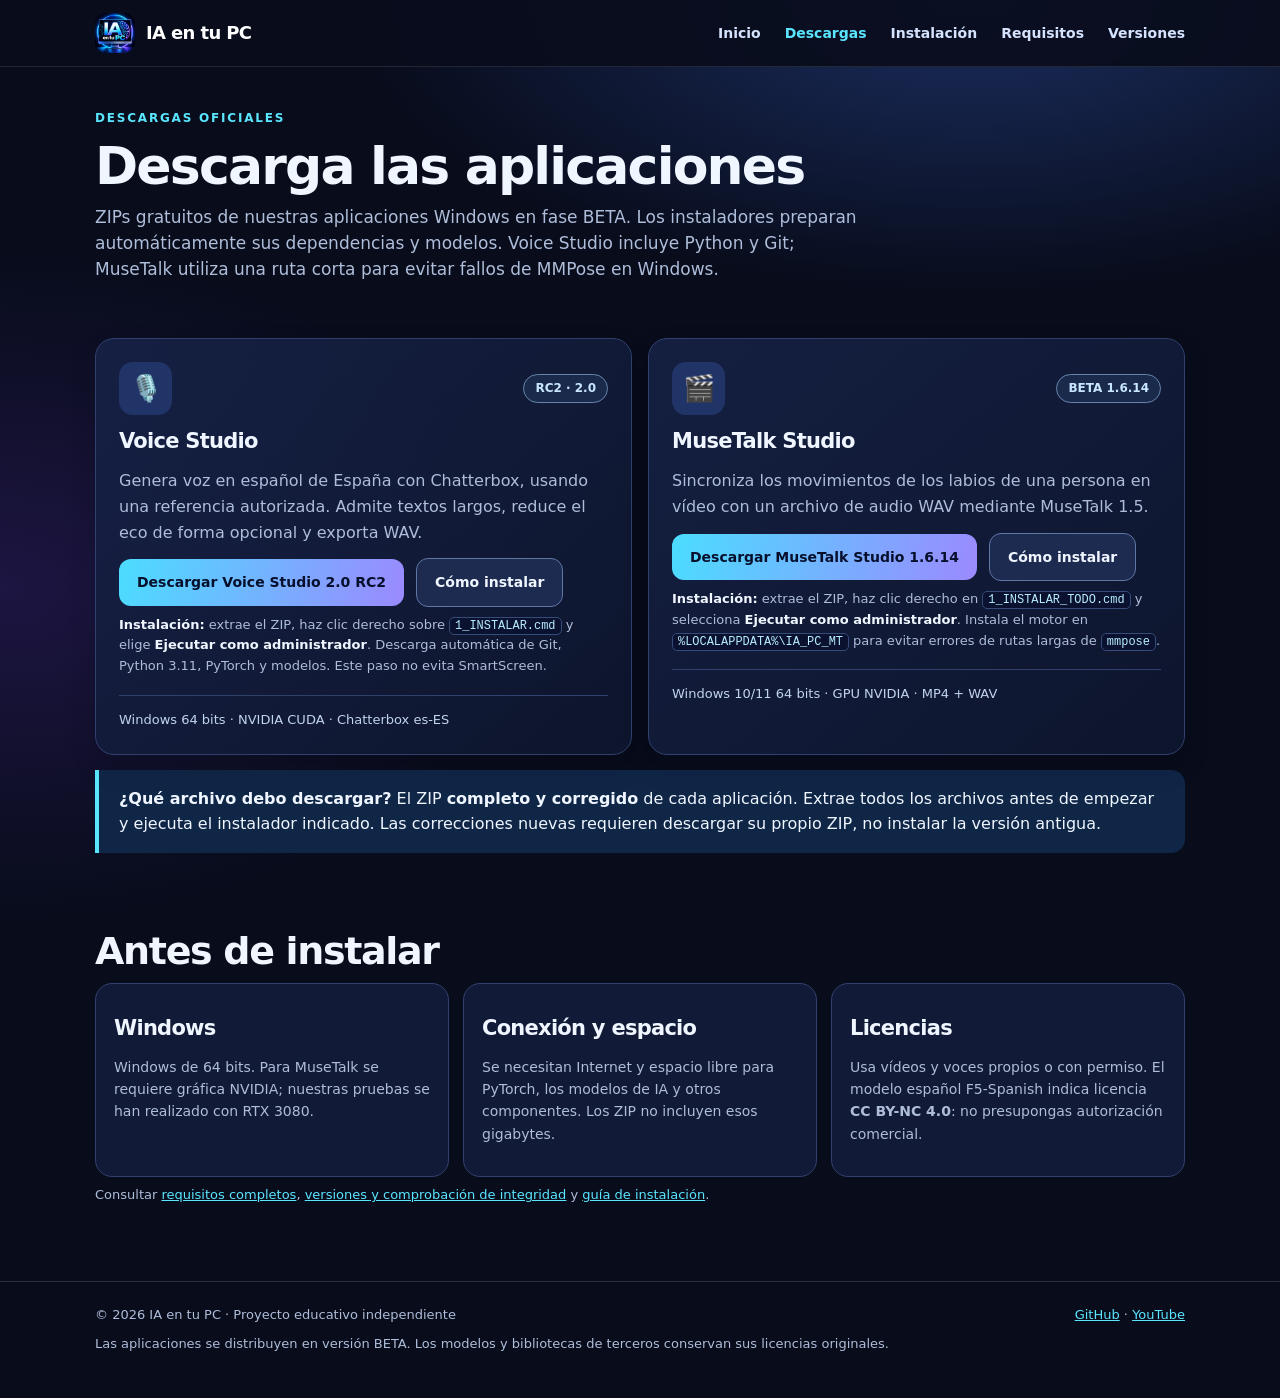
==== commit 7269840e: "Add files via upload" ====
--- a/descargas.html
+++ b/descargas.html
@@ -4,6 +4,6 @@
 <body><a class="skip" href="#contenido">Saltar al contenido</a><header class="topbar"><nav aria-label="Navegación principal" class="wrap nav"><a class="brand" href="index.html"><img alt="Logo IA en tu PC" src="logo.png"/><span>IA en tu PC</span></a><div class="links"><a href="index.html">Inicio</a><a aria-current="page" href="descargas.html">Descargas</a><a href="instalacion-completa.html">Instalación</a><a href="requisitos.html">Requisitos</a><a href="versiones.html">Versiones</a></div></nav></header>
 <main id="contenido">
 <div class="wrap pagehead"><div class="eyebrow">Descargas oficiales</div><h1>Descarga las aplicaciones</h1><p class="lead">ZIPs gratuitos de nuestras aplicaciones Windows en fase BETA. Los instaladores preparan automáticamente sus dependencias y modelos. Voice Studio incluye Python y Git; MuseTalk utiliza una ruta corta para evitar fallos de MMPose en Windows.</p></div>
-<section class="wrap"><div class="cards"><article class="panel"><div class="panel-head"><span aria-hidden="true" class="emblem">🎙️</span><span class="tag">RC2 · Auto</span></div><h3>Voice Studio</h3><p>Genera voz en español de España con Chatterbox, usando una referencia autorizada. Admite textos largos, reduce el eco de forma opcional y exporta WAV.</p><div class="btns"><a class="btn" href="https://github.com/dr4kull/IA-en-tu-PC/releases/download/voice-studio-v2.0-rc2-auto-admin/Voice_Studio_RC2_AUTO_AVISO_ADMIN_PRUEBA.zip">Descargar Voice Studio automático</a><a class="btn alt" href="instalacion-completa.html#voice">Cómo instalar</a></div><p class="small-note"><strong>Instalación:</strong> extrae el ZIP, haz clic derecho sobre <code>1_INSTALAR.cmd</code> y elige <strong>Ejecutar como administrador</strong>. Descarga automática de Git, Python 3.11, PyTorch y modelos. Este paso no evita SmartScreen.</p><div class="meta">Windows 64 bits · NVIDIA CUDA · Chatterbox es-ES</div></article><article class="panel"><div class="panel-head"><span aria-hidden="true" class="emblem">🎬</span><span class="tag">BETA · Ruta corta</span></div><h3>MuseTalk Studio</h3><p>Sincroniza los movimientos de los labios de una persona en vídeo con un archivo de audio WAV mediante MuseTalk 1.5.</p><div class="btns"><a class="btn" download="" href="https://github.com/dr4kull/IA-en-tu-PC/releases/download/musetalk-studio-v1.6.14-ruta-corta/IA_en_tu_PC_MuseTalk_v1.6.14_RUTA_CORTA_ADMIN_BETA.zip">Descargar MuseTalk corregido</a><a class="btn alt" href="instalacion-completa.html#musetalk">Cómo instalar</a></div><p class="small-note"><strong>Instalación:</strong> extrae el ZIP, haz clic derecho en <code>1_INSTALAR_TODO.cmd</code> y selecciona <strong>Ejecutar como administrador</strong>. Instala el motor en <code>%LOCALAPPDATA%\IA_PC_MT</code> para evitar errores de rutas largas de <code>mmpose</code>.</p><div class="meta">Windows 10/11 64 bits · GPU NVIDIA · MP4 + WAV</div></article></div><div class="callout"><strong>¿Qué archivo debo descargar?</strong> El ZIP <strong>completo y corregido</strong> de cada aplicación. Extrae todos los archivos antes de empezar y ejecuta el instalador indicado. Las correcciones nuevas requieren descargar su propio ZIP, no instalar la versión antigua.</div></section>
+<section class="wrap"><div class="cards"><article class="panel"><div class="panel-head"><span aria-hidden="true" class="emblem">🎙️</span><span class="tag">RC2 · 2.0</span></div><h3>Voice Studio</h3><p>Genera voz en español de España con Chatterbox, usando una referencia autorizada. Admite textos largos, reduce el eco de forma opcional y exporta WAV.</p><div class="btns"><a class="btn" href="https://github.com/dr4kull/IA-en-tu-PC/releases/download/voice-studio-v2.0-rc2/VoiceStudio_2.0_RC2.zip">Descargar Voice Studio 2.0 RC2</a><a class="btn alt" href="instalacion-completa.html#voice">Cómo instalar</a></div><p class="small-note"><strong>Instalación:</strong> extrae el ZIP, haz clic derecho sobre <code>1_INSTALAR.cmd</code> y elige <strong>Ejecutar como administrador</strong>. Descarga automática de Git, Python 3.11, PyTorch y modelos. Este paso no evita SmartScreen.</p><div class="meta">Windows 64 bits · NVIDIA CUDA · Chatterbox es-ES</div></article><article class="panel"><div class="panel-head"><span aria-hidden="true" class="emblem">🎬</span><span class="tag">BETA 1.6.14</span></div><h3>MuseTalk Studio</h3><p>Sincroniza los movimientos de los labios de una persona en vídeo con un archivo de audio WAV mediante MuseTalk 1.5.</p><div class="btns"><a class="btn" download="" href="https://github.com/dr4kull/IA-en-tu-PC/releases/download/musetalk-studio-v1.6.14/MuseTalkStudio_1.6.14.zip">Descargar MuseTalk Studio 1.6.14</a><a class="btn alt" href="instalacion-completa.html#musetalk">Cómo instalar</a></div><p class="small-note"><strong>Instalación:</strong> extrae el ZIP, haz clic derecho en <code>1_INSTALAR_TODO.cmd</code> y selecciona <strong>Ejecutar como administrador</strong>. Instala el motor en <code>%LOCALAPPDATA%\IA_PC_MT</code> para evitar errores de rutas largas de <code>mmpose</code>.</p><div class="meta">Windows 10/11 64 bits · GPU NVIDIA · MP4 + WAV</div></article></div><div class="callout"><strong>¿Qué archivo debo descargar?</strong> El ZIP <strong>completo y corregido</strong> de cada aplicación. Extrae todos los archivos antes de empezar y ejecuta el instalador indicado. Las correcciones nuevas requieren descargar su propio ZIP, no instalar la versión antigua.</div></section>
 <section class="wrap"><h2>Antes de instalar</h2><div class="grid3"><div class="quick"><h3>Windows</h3><p>Windows de 64 bits. Para MuseTalk se requiere gráfica NVIDIA; nuestras pruebas se han realizado con RTX 3080.</p></div><div class="quick"><h3>Conexión y espacio</h3><p>Se necesitan Internet y espacio libre para PyTorch, los modelos de IA y otros componentes. Los ZIP no incluyen esos gigabytes.</p></div><div class="quick"><h3>Licencias</h3><p>Usa vídeos y voces propios o con permiso. El modelo español F5-Spanish indica licencia <strong>CC BY-NC 4.0</strong>: no presupongas autorización comercial.</p></div></div><p class="small-note">Consultar <a href="requisitos.html">requisitos completos</a>, <a href="versiones.html">versiones y comprobación de integridad</a> y <a href="instalacion-completa.html">guía de instalación</a>.</p></section>
 </main><footer><div class="wrap foot"><span>© 2026 IA en tu PC · Proyecto educativo independiente</span><span><a href="https://github.com/dr4kull/IA-en-tu-PC" rel="noopener noreferrer" target="_blank">GitHub</a> · <a href="https://www.youtube.com/@IAentuPC-o1t" rel="noopener noreferrer" target="_blank">YouTube</a></span></div><div class="wrap"><p>Las aplicaciones se distribuyen en versión BETA. Los modelos y bibliotecas de terceros conservan sus licencias originales.</p></div></footer></body></html>
